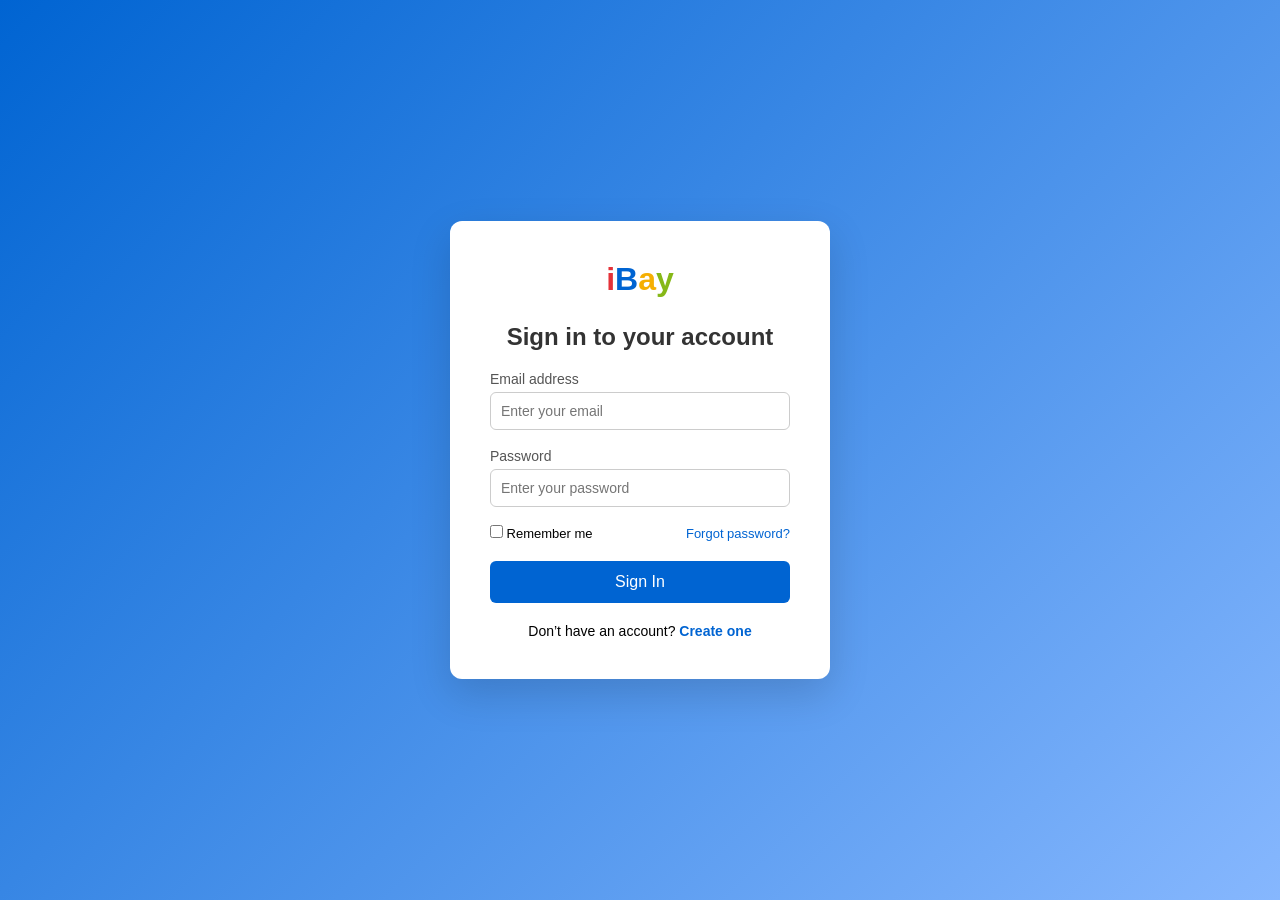
==== frontend/html/index.html @ 3ac3b258 "Started with login and register page" ====
<!DOCTYPE html>
<html lang="en">
<head>
    <meta charset="UTF-8">
    <title>iBay – Login</title>
    <meta name="viewport" content="width=device-width, initial-scale=1.0">
    <link rel="stylesheet" href="../css/login.css">

</head>
<body>

<div class="login-container">
    <div class="logo">
        <span>i</span><span>B</span><span>a</span><span>y</span>
    </div>

    <h2>Sign in to your account</h2>

    <form action="../../backend/login.php" method="POST">
        <div class="input-group">
            <label for="email">Email address</label>
            <input type="email" name="email" placeholder="Enter your email"  id="email" required>
        </div>

        <div class="input-group">
            <label for="password">Password</label>
            <input type="password" name="password" placeholder="Enter your password" id="password" required>
        </div>

        <div class="options">
            <label>
                <input type="checkbox"> Remember me
            </label>
            <a href="#">Forgot password?</a>
        </div>

        <button type="submit" class="btn">Sign In</button>
    </form>

    <div class="signup">
        Don’t have an account? <a href="register.html">Create one</a>
    </div>
</div>

</body>
</html>
---- frontend/css/login.css ----
* {
    margin: 0;
    padding: 0;
    box-sizing: border-box;
    font-family: Arial, Helvetica, sans-serif;
}

body {
    background: linear-gradient(135deg, #0064d2, #86b7fe);
    height: 100vh;
    display: flex;
    justify-content: center;
    align-items: center;
}

.login-container {
    background: white;
    width: 380px;
    padding: 40px;
    border-radius: 12px;
    box-shadow: 0 15px 40px rgba(0, 0, 0, 0.15);
    text-align: center;
}

.logo {
    font-size: 32px;
    font-weight: bold;
    margin-bottom: 25px;
}

.logo span:nth-child(1) { color: #e53238; }
.logo span:nth-child(2) { color: #0064d2; }
.logo span:nth-child(3) { color: #f5af02; }
.logo span:nth-child(4) { color: #86b817; }

h2 {
    margin-bottom: 20px;
    color: #333;
}

.input-group {
    margin-bottom: 18px;
    text-align: left;
}

.input-group label {
    font-size: 14px;
    margin-bottom: 5px;
    display: block;
    color: #555;
}

.input-group input {
    width: 100%;
    padding: 10px;
    border-radius: 6px;
    border: 1px solid #ccc;
    font-size: 14px;
    transition: 0.3s;
}

.input-group input:focus {
    border-color: #0064d2;
    outline: none;
}

.options {
    display: flex;
    justify-content: space-between;
    align-items: center;
    font-size: 13px;
    margin-bottom: 20px;
}

.options a {
    text-decoration: none;
    color: #0064d2;
}

.options a:hover {
    text-decoration: underline;
}

.btn {
    width: 100%;
    padding: 12px;
    border: none;
    border-radius: 6px;
    background-color: #0064d2;
    color: white;
    font-size: 16px;
    cursor: pointer;
    transition: 0.3s;
}

.btn:hover {
    background-color: #004ea8;
}

.signup {
    margin-top: 20px;
    font-size: 14px;
}

.signup a {
    color: #0064d2;
    text-decoration: none;
    font-weight: bold;
}

.signup a:hover {
    text-decoration: underline;
}

@media (max-width: 400px) {
    .login-container {
        width: 90%;
        padding: 25px;
    }
}
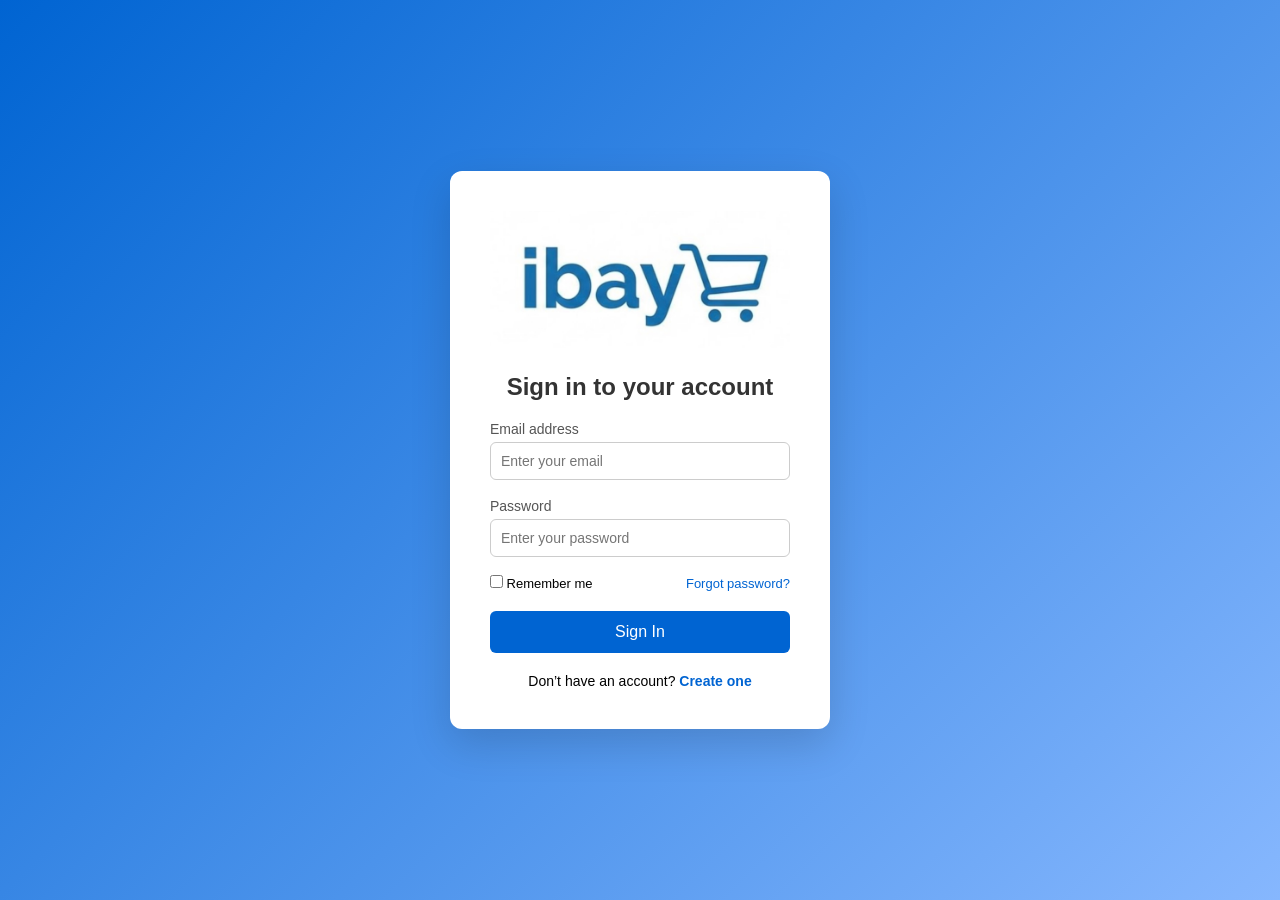
==== commit 731f9691: "added the connection.php for connecting to database" ====
--- a/frontend/html/index.html
+++ b/frontend/html/index.html
@@ -11,7 +11,7 @@
 
 <div class="login-container">
     <div class="logo">
-        <span>i</span><span>B</span><span>a</span><span>y</span>
+        <img src="../images/iBay_logo.jpg" alt="iBay logo">
     </div>
 
     <h2>Sign in to your account</h2>
--- a/frontend/css/login.css
+++ b/frontend/css/login.css
@@ -23,15 +23,15 @@
 }
 
 .logo {
-    font-size: 32px;
-    font-weight: bold;
     margin-bottom: 25px;
 }
 
-.logo span:nth-child(1) { color: #e53238; }
-.logo span:nth-child(2) { color: #0064d2; }
-.logo span:nth-child(3) { color: #f5af02; }
-.logo span:nth-child(4) { color: #86b817; }
+.logo img {
+    max-width: 100%;
+    height: auto;
+    display: block;
+    margin: 0 auto;
+}
 
 h2 {
     margin-bottom: 20px;
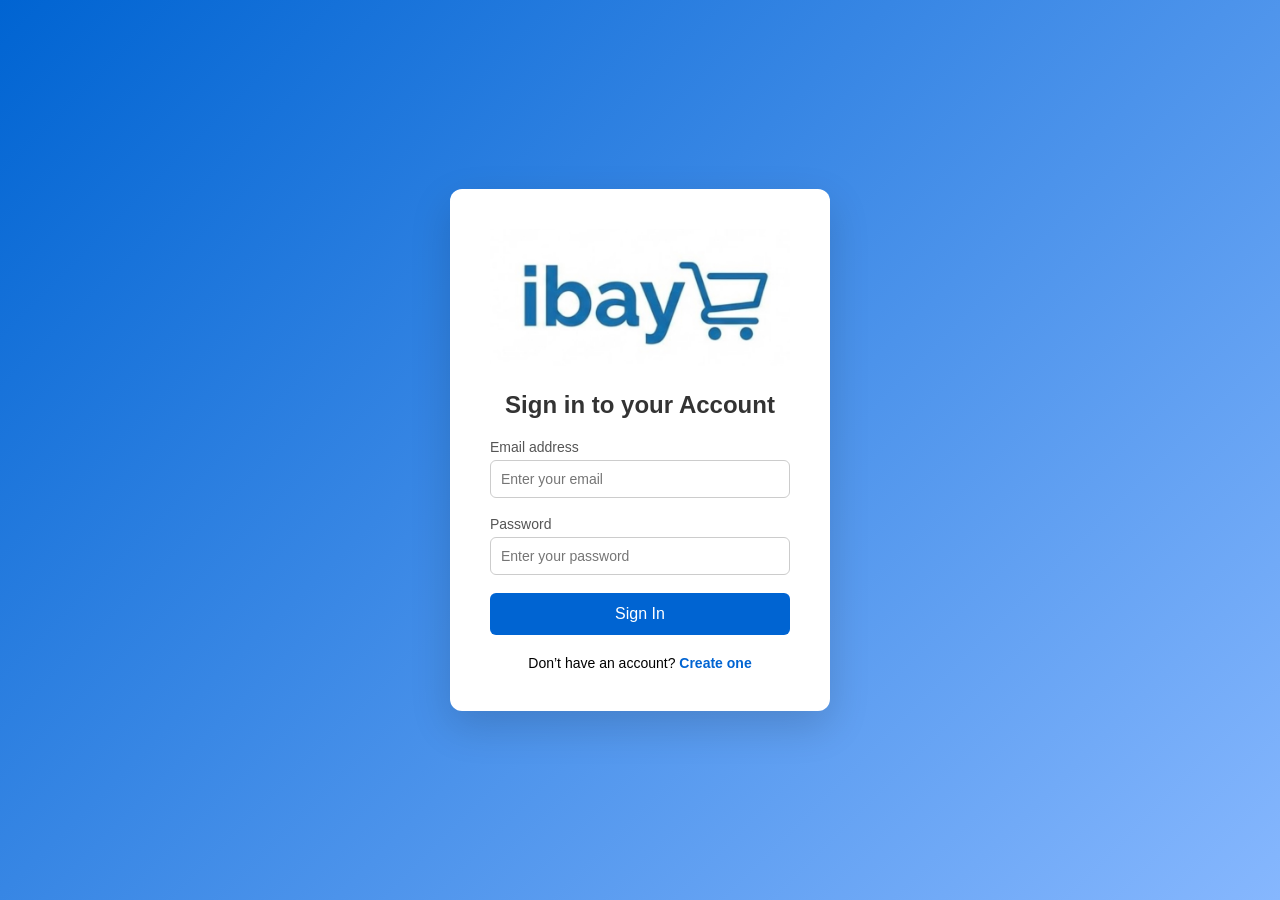
==== commit cdbe43ea: "started off with authentication frontend and backend, just need to connect them" ====
--- a/frontend/html/index.html
+++ b/frontend/html/index.html
@@ -4,9 +4,10 @@
     <meta charset="UTF-8">
     <title>iBay – Login</title>
     <meta name="viewport" content="width=device-width, initial-scale=1.0">
+    <link rel="icon" type="image/png" href="../images/favicon.png">
     <link rel="stylesheet" href="../css/login.css">
+</head>
 
-</head>
 <body>
 
 <div class="login-container">
@@ -14,25 +15,26 @@
         <img src="../images/iBay_logo.jpg" alt="iBay logo">
     </div>
 
-    <h2>Sign in to your account</h2>
+    <h2>Sign in to your Account</h2>
 
-    <form action="../../backend/login.php" method="POST">
+    <form id="login-form" action="../../backend/login.php" method="POST">
+
         <div class="input-group">
             <label for="email">Email address</label>
-            <input type="email" name="email" placeholder="Enter your email"  id="email" required>
+            <input type="email" name="email" id="email"
+                   placeholder="Enter your email"
+                   required maxlength="255">
         </div>
 
         <div class="input-group">
             <label for="password">Password</label>
-            <input type="password" name="password" placeholder="Enter your password" id="password" required>
+            <input type="password" name="password" id="password"
+                   placeholder="Enter your password"
+                   required>
         </div>
 
-        <div class="options">
-            <label>
-                <input type="checkbox"> Remember me
-            </label>
-            <a href="#">Forgot password?</a>
-        </div>
+        <!-- ✅ Error message -->
+        <p id="error-message" style="color: red; margin-top: 10px;"></p>
 
         <button type="submit" class="btn">Sign In</button>
     </form>
@@ -42,5 +44,6 @@
     </div>
 </div>
 
+<script src="../js/auth.js" defer></script>
 </body>
 </html>
